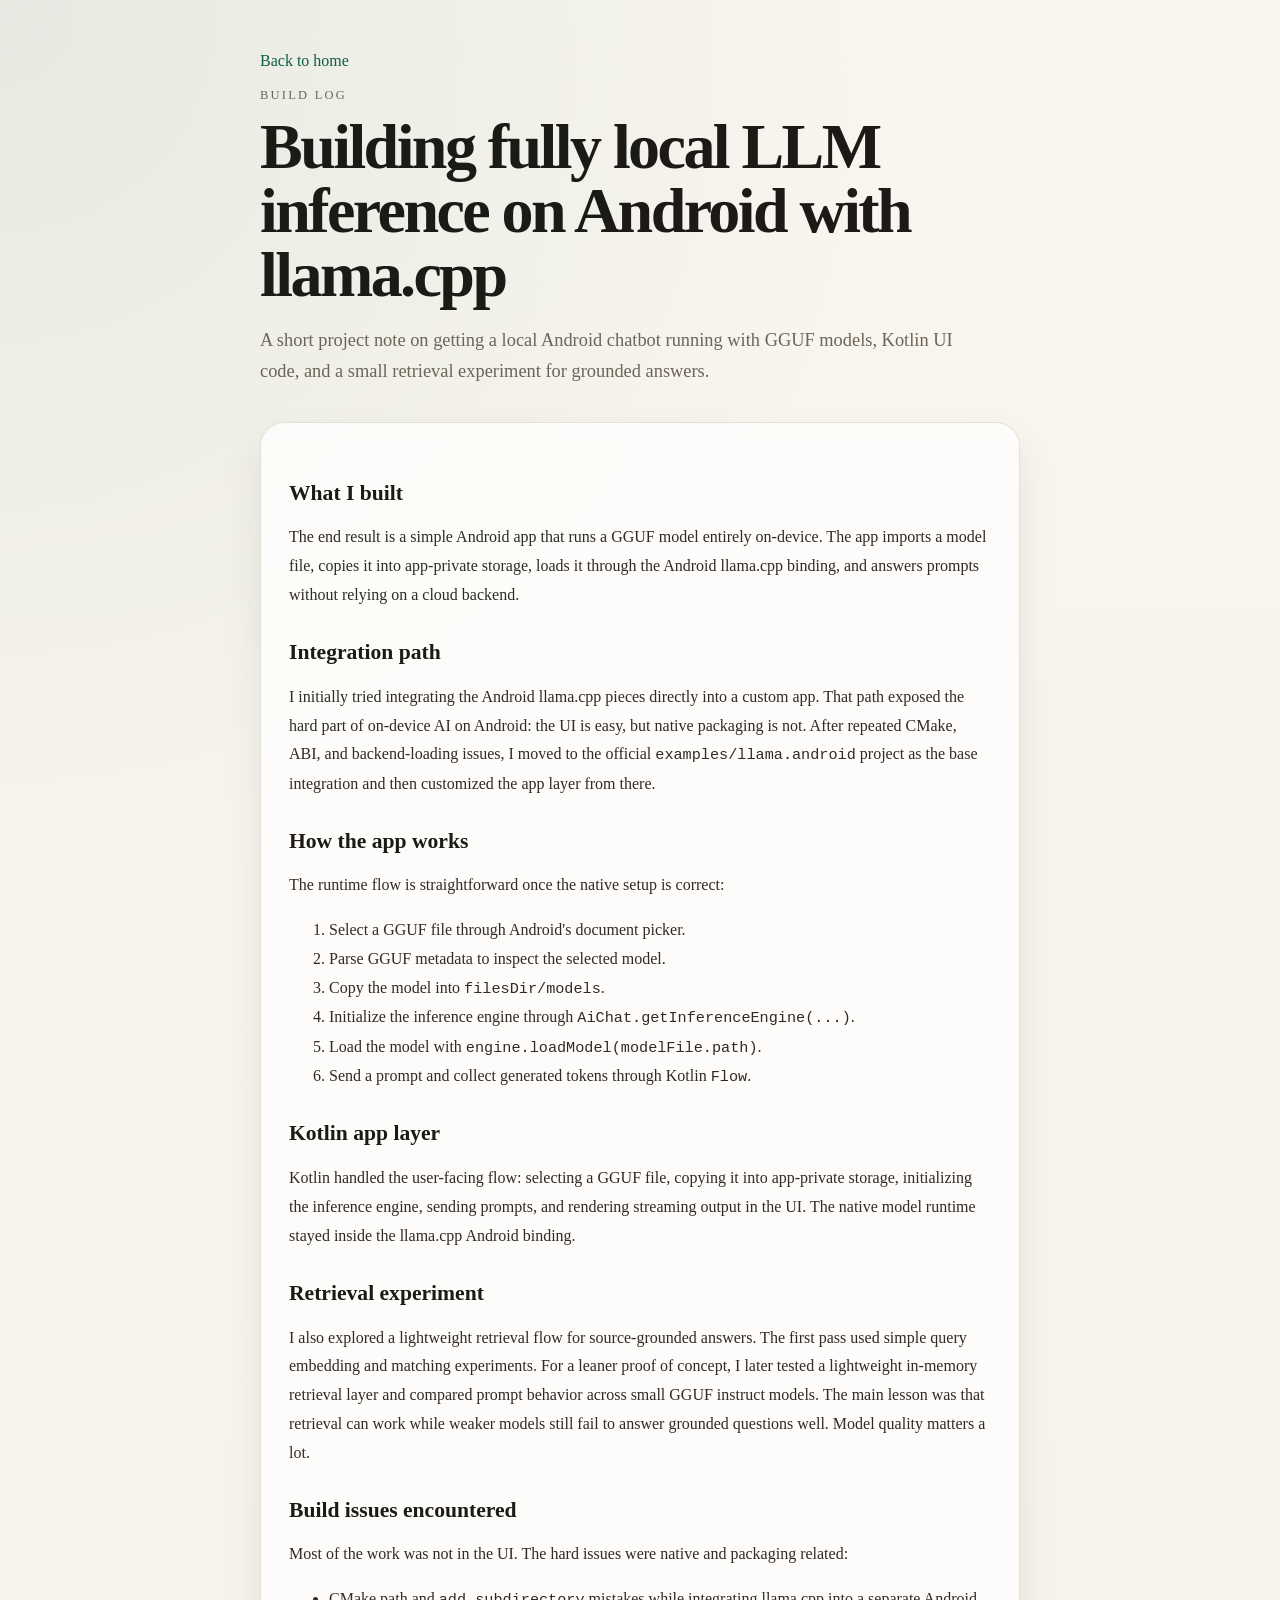
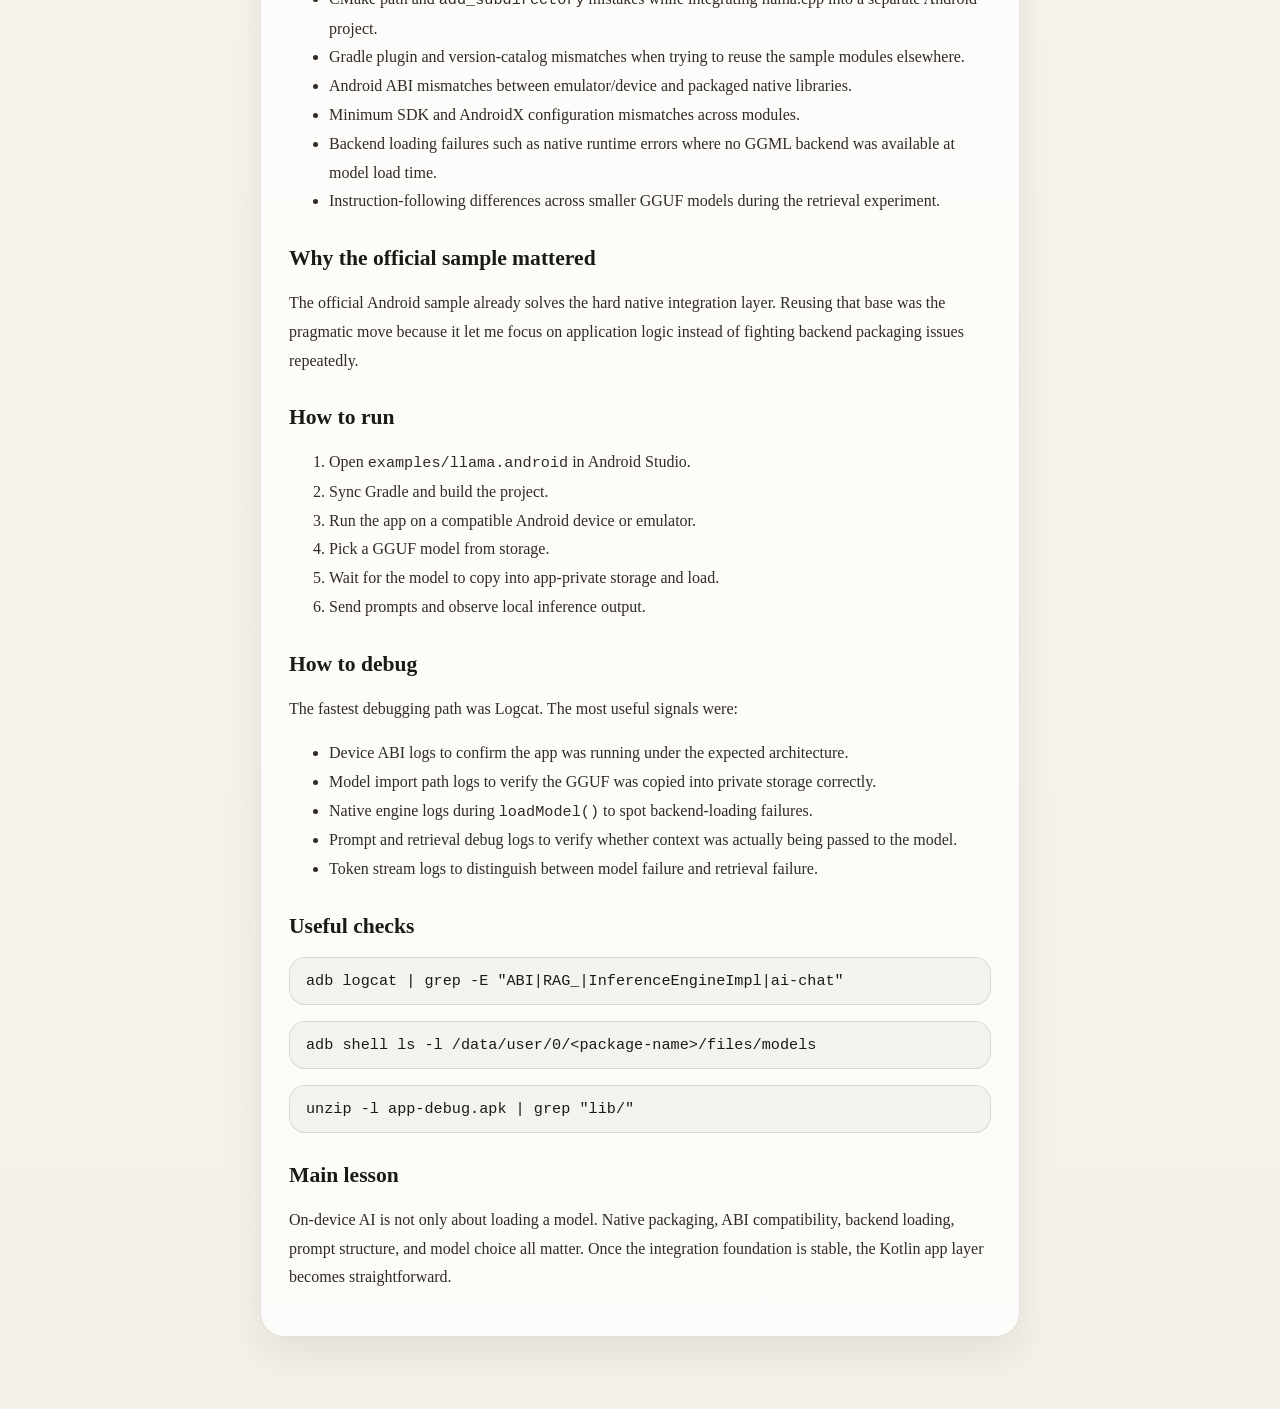
==== posts/on-device-ai-android.html @ 72fbcfac "added posts" ====
<!doctype html>
<html lang="en">
<head>
  <meta charset="utf-8">
  <meta name="viewport" content="width=device-width, initial-scale=1">
  <title>Building fully local LLM inference on Android with llama.cpp</title>
  <meta name="description" content="Notes from building a fully local Android LLM app with llama.cpp, Kotlin, GGUF models, and a lightweight retrieval flow.">
  <link rel="stylesheet" href="../styles.css">
</head>
<body>
  <div class="article">
    <a class="back-link" href="../index.html">Back to home</a>
    <header class="article-header">
      <p class="eyebrow">Build Log</p>
      <h1>Building fully local LLM inference on Android with llama.cpp</h1>
      <p class="lede">
        A short project note on getting a local Android chatbot running with GGUF models,
        Kotlin UI code, and a small retrieval experiment for grounded answers.
      </p>
    </header>

    <article class="article-body">
      <h2>What I built</h2>
      <p>
        The end result is a simple Android app that runs a GGUF model entirely on-device.
        The app imports a model file, copies it into app-private storage, loads it through
        the Android llama.cpp binding, and answers prompts without relying on a cloud backend.
      </p>

      <h2>Integration path</h2>
      <p>
        I initially tried integrating the Android llama.cpp pieces directly into a custom app.
        That path exposed the hard part of on-device AI on Android: the UI is easy, but native
        packaging is not. After repeated CMake, ABI, and backend-loading issues, I moved to the
        official <code>examples/llama.android</code> project as the base integration and then
        customized the app layer from there.
      </p>

      <h2>How the app works</h2>
      <p>
        The runtime flow is straightforward once the native setup is correct:
      </p>
      <ol>
        <li>Select a GGUF file through Android's document picker.</li>
        <li>Parse GGUF metadata to inspect the selected model.</li>
        <li>Copy the model into <code>filesDir/models</code>.</li>
        <li>Initialize the inference engine through <code>AiChat.getInferenceEngine(...)</code>.</li>
        <li>Load the model with <code>engine.loadModel(modelFile.path)</code>.</li>
        <li>Send a prompt and collect generated tokens through Kotlin <code>Flow</code>.</li>
      </ol>

      <h2>Kotlin app layer</h2>
      <p>
        Kotlin handled the user-facing flow: selecting a GGUF file, copying it into app-private
        storage, initializing the inference engine, sending prompts, and rendering streaming output
        in the UI. The native model runtime stayed inside the llama.cpp Android binding.
      </p>

      <h2>Retrieval experiment</h2>
      <p>
        I also explored a lightweight retrieval flow for source-grounded answers. The first pass
        used simple query embedding and matching experiments. For a leaner proof of concept, I
        later tested a lightweight in-memory retrieval layer and compared prompt behavior across
        small GGUF instruct models. The main lesson was that retrieval can work while weaker models
        still fail to answer grounded questions well. Model quality matters a lot.
      </p>

      <h2>Build issues encountered</h2>
      <p>
        Most of the work was not in the UI. The hard issues were native and packaging related:
      </p>
      <ul>
        <li>CMake path and <code>add_subdirectory</code> mistakes while integrating llama.cpp into a separate Android project.</li>
        <li>Gradle plugin and version-catalog mismatches when trying to reuse the sample modules elsewhere.</li>
        <li>Android ABI mismatches between emulator/device and packaged native libraries.</li>
        <li>Minimum SDK and AndroidX configuration mismatches across modules.</li>
        <li>Backend loading failures such as native runtime errors where no GGML backend was available at model load time.</li>
        <li>Instruction-following differences across smaller GGUF models during the retrieval experiment.</li>
      </ul>

      <h2>Why the official sample mattered</h2>
      <p>
        The official Android sample already solves the hard native integration layer. Reusing that
        base was the pragmatic move because it let me focus on application logic instead of
        fighting backend packaging issues repeatedly.
      </p>

      <h2>How to run</h2>
      <ol>
        <li>Open <code>examples/llama.android</code> in Android Studio.</li>
        <li>Sync Gradle and build the project.</li>
        <li>Run the app on a compatible Android device or emulator.</li>
        <li>Pick a GGUF model from storage.</li>
        <li>Wait for the model to copy into app-private storage and load.</li>
        <li>Send prompts and observe local inference output.</li>
      </ol>

      <h2>How to debug</h2>
      <p>
        The fastest debugging path was Logcat. The most useful signals were:
      </p>
      <ul>
        <li>Device ABI logs to confirm the app was running under the expected architecture.</li>
        <li>Model import path logs to verify the GGUF was copied into private storage correctly.</li>
        <li>Native engine logs during <code>loadModel()</code> to spot backend-loading failures.</li>
        <li>Prompt and retrieval debug logs to verify whether context was actually being passed to the model.</li>
        <li>Token stream logs to distinguish between model failure and retrieval failure.</li>
      </ul>

      <h2>Useful checks</h2>
      <pre><code>adb logcat | grep -E "ABI|RAG_|InferenceEngineImpl|ai-chat"</code></pre>
      <pre><code>adb shell ls -l /data/user/0/&lt;package-name&gt;/files/models</code></pre>
      <pre><code>unzip -l app-debug.apk | grep "lib/"</code></pre>

      <h2>Main lesson</h2>
      <p>
        On-device AI is not only about loading a model. Native packaging, ABI compatibility,
        backend loading, prompt structure, and model choice all matter. Once the integration
        foundation is stable, the Kotlin app layer becomes straightforward.
      </p>
    </article>
  </div>
</body>
</html>
---- styles.css ----
:root {
  --bg: #f5f1e8;
  --surface: rgba(255, 255, 255, 0.72);
  --text: #1c1a17;
  --muted: #6d6459;
  --line: rgba(28, 26, 23, 0.12);
  --accent: #0f5d46;
  --shadow: 0 18px 40px rgba(28, 26, 23, 0.08);
}

* {
  box-sizing: border-box;
}

html {
  font-size: 16px;
}

body {
  margin: 0;
  font-family: Georgia, "Times New Roman", serif;
  color: var(--text);
  background:
    radial-gradient(circle at top left, rgba(15, 93, 70, 0.08), transparent 28%),
    linear-gradient(180deg, #f9f6ef 0%, var(--bg) 100%);
}

a {
  color: var(--accent);
  text-decoration: none;
}

a:hover {
  text-decoration: underline;
}

code {
  font-family: "SFMono-Regular", Consolas, "Liberation Mono", Menlo, monospace;
  font-size: 0.95em;
}

.page {
  width: min(980px, calc(100% - 32px));
  margin: 0 auto;
  padding: 48px 0 64px;
}

.hero {
  padding: 24px 0 40px;
}

.hero h1 {
  margin: 0;
  font-size: clamp(2.6rem, 8vw, 5rem);
  line-height: 0.95;
  letter-spacing: -0.04em;
}

.lede {
  max-width: 700px;
  font-size: 1.15rem;
  line-height: 1.7;
  color: var(--muted);
  margin: 18px 0 0;
}

.eyebrow {
  text-transform: uppercase;
  letter-spacing: 0.18em;
  color: var(--muted);
  font-size: 0.78rem;
  margin: 0 0 12px;
}

.links {
  display: flex;
  flex-wrap: wrap;
  gap: 16px;
  margin-top: 22px;
}

.grid {
  display: grid;
  grid-template-columns: repeat(2, minmax(0, 1fr));
  gap: 18px;
}

.card {
  background: var(--surface);
  border: 1px solid var(--line);
  border-radius: 20px;
  box-shadow: var(--shadow);
  backdrop-filter: blur(10px);
  padding: 22px 22px 20px;
}

.wide {
  grid-column: 1 / -1;
}

.post {
  display: flex;
  justify-content: space-between;
  gap: 20px;
  align-items: baseline;
  border-top: 1px solid var(--line);
  padding-top: 14px;
}

.post h2 {
  font-size: 1.3rem;
  margin: 0 0 8px;
}

.muted {
  color: var(--muted);
}

.article {
  width: min(760px, calc(100% - 32px));
  margin: 0 auto;
  padding: 52px 0 72px;
}

.article-header {
  margin-bottom: 34px;
}

.article-header h1 {
  margin: 8px 0 0;
  font-size: clamp(2.2rem, 7vw, 4rem);
  line-height: 1;
  letter-spacing: -0.04em;
}

.article-body {
  background: var(--surface);
  border: 1px solid var(--line);
  border-radius: 24px;
  box-shadow: var(--shadow);
  padding: 28px;
}

.article-body p,
.article-body li {
  line-height: 1.8;
  color: #2f2b26;
}

.article-body h2 {
  margin-top: 30px;
  font-size: 1.35rem;
}

.article-body pre {
  overflow-x: auto;
  padding: 14px 16px;
  border-radius: 16px;
  border: 1px solid var(--line);
  background: rgba(28, 26, 23, 0.04);
}

.article-body code {
  white-space: pre-wrap;
}

.back-link {
  display: inline-block;
  margin-bottom: 18px;
}

@media (max-width: 760px) {
  .grid {
    grid-template-columns: 1fr;
  }

  .post {
    flex-direction: column;
    align-items: flex-start;
  }
}
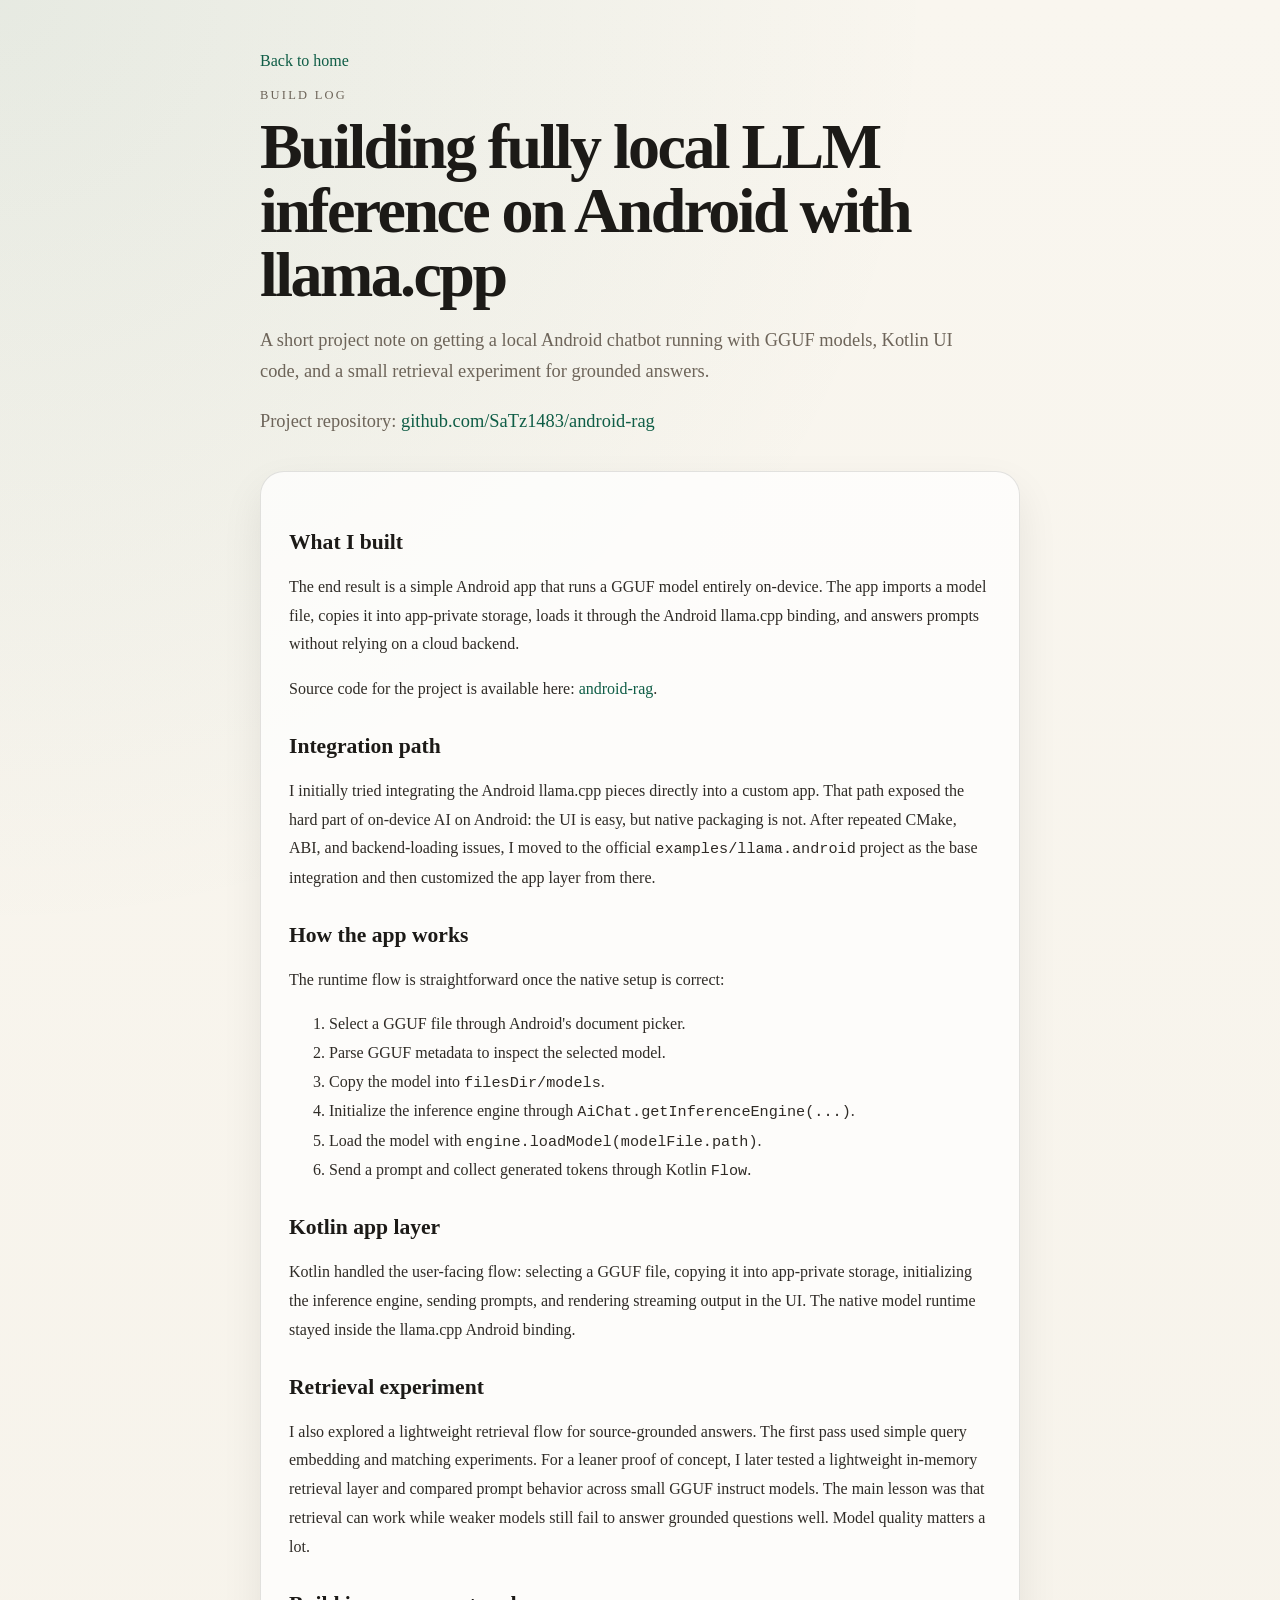
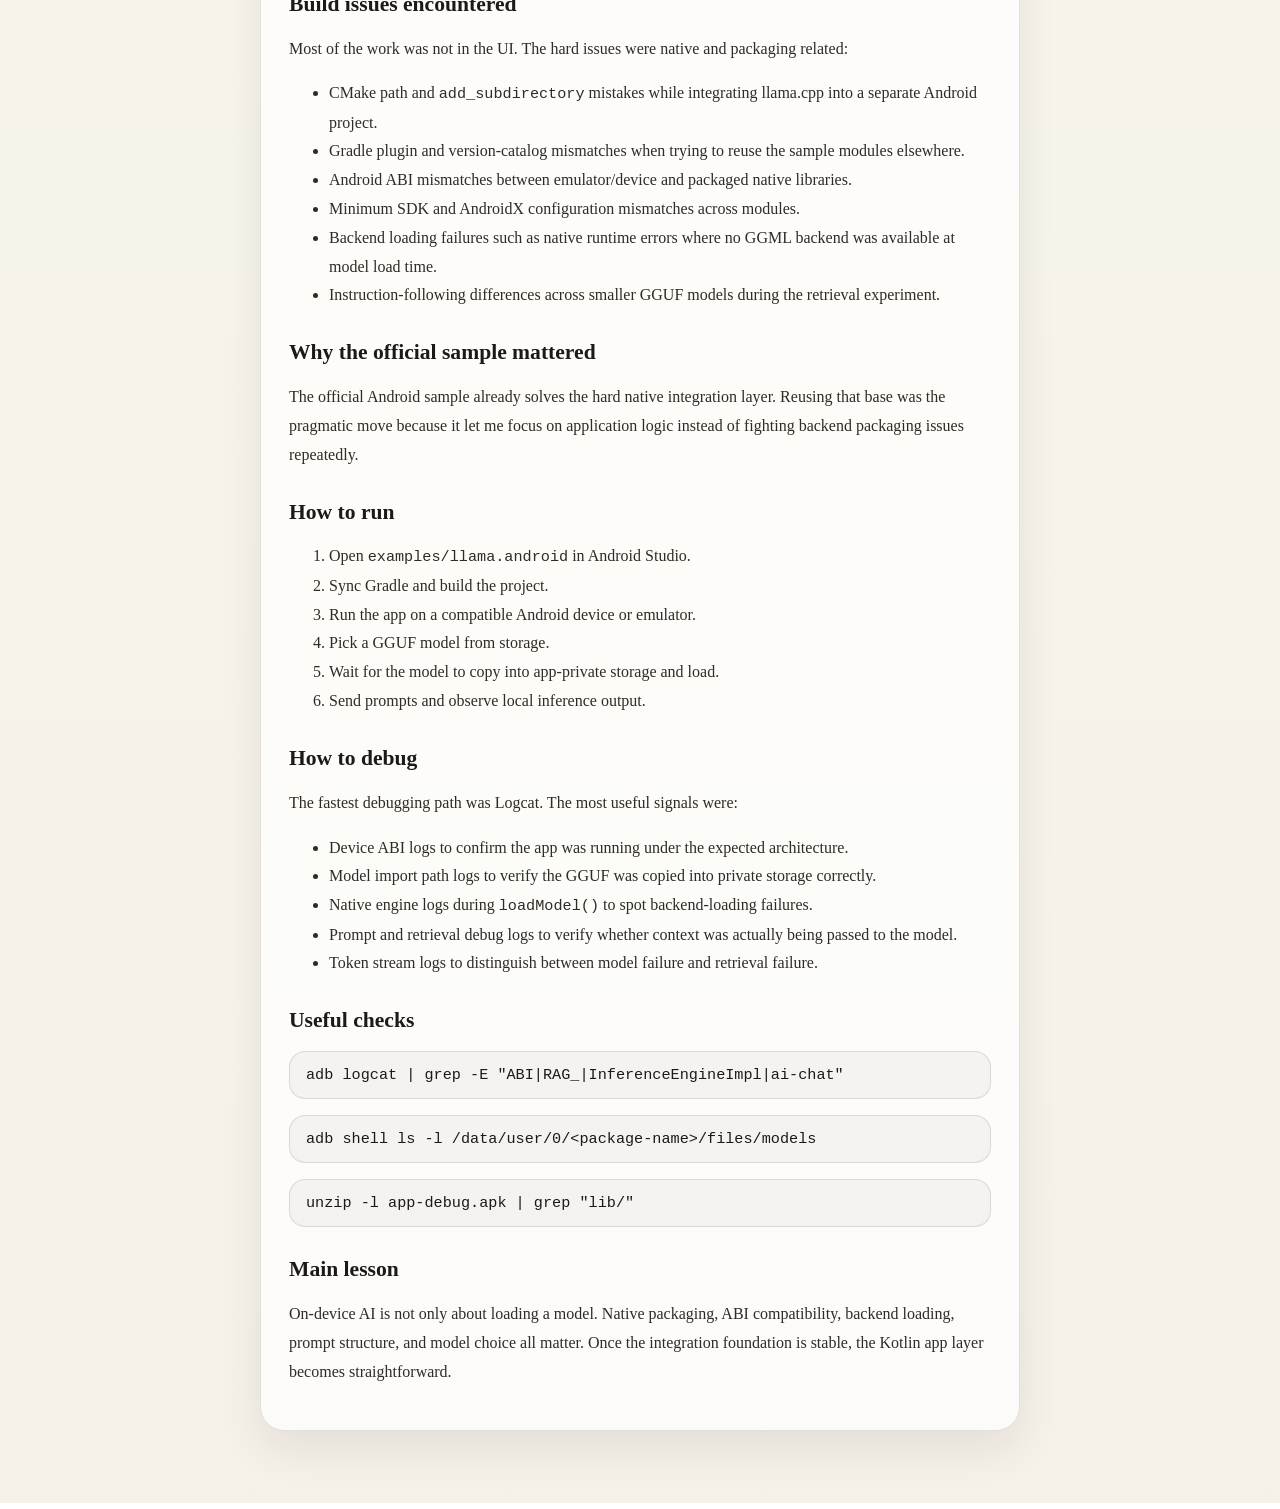
==== commit 14d941e4: "modified" ====
--- a/posts/on-device-ai-android.html
+++ b/posts/on-device-ai-android.html
@@ -17,6 +17,10 @@
         A short project note on getting a local Android chatbot running with GGUF models,
         Kotlin UI code, and a small retrieval experiment for grounded answers.
       </p>
+      <p class="lede">
+        Project repository:
+        <a href="https://github.com/SaTz1483/android-rag">github.com/SaTz1483/android-rag</a>
+      </p>
     </header>
 
     <article class="article-body">
@@ -25,6 +29,10 @@
         The end result is a simple Android app that runs a GGUF model entirely on-device.
         The app imports a model file, copies it into app-private storage, loads it through
         the Android llama.cpp binding, and answers prompts without relying on a cloud backend.
+      </p>
+      <p>
+        Source code for the project is available here:
+        <a href="https://github.com/SaTz1483/android-rag">android-rag</a>.
       </p>
 
       <h2>Integration path</h2>
